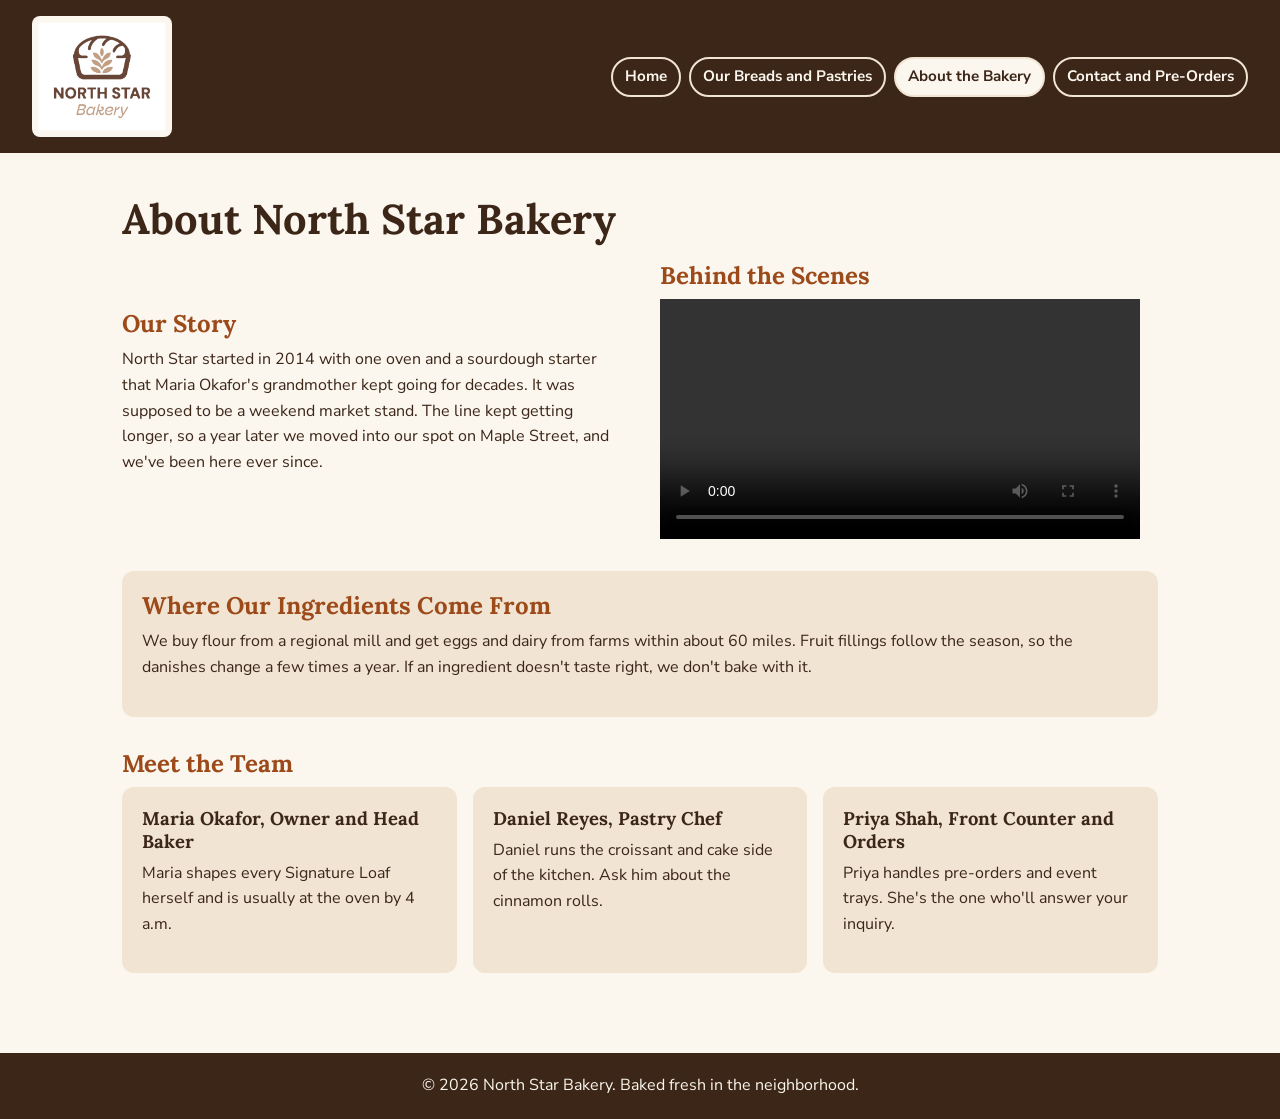
==== about.html @ 7b481bea "Add North Star Bakery site with responsive CSS (Touchstone 3)" ====
<!DOCTYPE html>
<html lang="en">
<head>
    <meta charset="UTF-8">
    <meta name="viewport" content="width=device-width, initial-scale=1.0">
    <title>North Star Bakery | About</title>
    <link rel="stylesheet" href="css/styles.css">
</head>
<body>
    <header>
        <img class="logo" src="images/bakery-logo_c.png" alt="North Star Bakery logo" width="200" height="171">
        <nav aria-label="Main navigation">
            <ul>
                <li><a href="index.html">Home</a></li>
                <li><a href="products.html">Our Breads and Pastries</a></li>
                <li><a href="about.html" aria-current="page">About the Bakery</a></li>
                <li><a href="contact.html">Contact and Pre-Orders</a></li>
            </ul>
        </nav>
    </header>

    <main>
        <h1>About North Star Bakery</h1>

        <div class="row">
            <section>
                <h2>Our Story</h2>
                <p>North Star started in 2014 with one oven and a sourdough starter that Maria Okafor's grandmother kept going for decades. It was supposed to be a weekend market stand. The line kept getting longer, so a year later we moved into our spot on Maple Street, and we've been here ever since.</p>
            </section>

            <section>
                <h2>Behind the Scenes</h2>
                <video controls width="480" height="270">
                    <source src="media/bakery-behind-scenes_c.mp4" type="video/mp4">
                    Your browser does not support the video player. This short video shows our bakers sliding fresh round loaves out of the deck oven with a wooden peel.
                </video>
            </section>
        </div>

        <section class="card">
            <h2>Where Our Ingredients Come From</h2>
            <p>We buy flour from a regional mill and get eggs and dairy from farms within about 60 miles. Fruit fillings follow the season, so the danishes change a few times a year. If an ingredient doesn't taste right, we don't bake with it.</p>
        </section>

        <section>
            <h2>Meet the Team</h2>
            <div class="team">
                <article class="card">
                    <h3>Maria Okafor, Owner and Head Baker</h3>
                    <p>Maria shapes every Signature Loaf herself and is usually at the oven by 4 a.m.</p>
                </article>
                <article class="card">
                    <h3>Daniel Reyes, Pastry Chef</h3>
                    <p>Daniel runs the croissant and cake side of the kitchen. Ask him about the cinnamon rolls.</p>
                </article>
                <article class="card">
                    <h3>Priya Shah, Front Counter and Orders</h3>
                    <p>Priya handles pre-orders and event trays. She's the one who'll answer your inquiry.</p>
                </article>
            </div>
        </section>
    </main>

    <footer>
        <p>&copy; 2026 North Star Bakery. Baked fresh in the neighborhood.</p>
    </footer>
</body>
</html>
---- css/styles.css ----
/* ==========================================================
   North Star Bakery - styles.css
   Mobile-first. Base styles target small screens, and the
   media queries at the bottom adjust the layout for wider ones.

   Palette (4 colors)
     Cream    #FBF6EE  page background
     Espresso #3B2618  body text, header, footer
     Crust    #9C4A1A  headings, links, buttons
     Wheat    #F1E4D3  cards, panels, borders

   Fonts (2 families)
     Lora (headings) and Nunito Sans (body text)
   ========================================================== */

/* ---------- Fonts (stored in the fonts folder) ---------- */
@font-face {
    font-family: "Lora";
    src: url("../fonts/lora-latin-700-normal.woff2") format("woff2");
    font-weight: 700;
    font-display: swap;
}

@font-face {
    font-family: "Nunito Sans";
    src: url("../fonts/nunito-sans-latin-400-normal.woff2") format("woff2");
    font-weight: 400;
    font-display: swap;
}

@font-face {
    font-family: "Nunito Sans";
    src: url("../fonts/nunito-sans-latin-700-normal.woff2") format("woff2");
    font-weight: 700;
    font-display: swap;
}

/* ---------- Base ---------- */
*,
*::before,
*::after {
    box-sizing: border-box;
}

body {
    margin: 0;
    background-color: #FBF6EE;
    color: #3B2618;
    font-family: "Nunito Sans", "Segoe UI", Arial, sans-serif;
    font-size: 1rem;
    line-height: 1.6;
}

img,
video {
    display: block;
    max-width: 100%;
    height: auto;
}

audio {
    width: 100%;
}

h1,
h2,
h3 {
    font-family: "Lora", Georgia, serif;
    font-weight: 700;
    line-height: 1.25;
    color: #9C4A1A;
    margin: 0 0 0.5rem;
}

h1 {
    font-size: 2rem;
    color: #3B2618;
}

h2 {
    font-size: 1.5rem;
}

h3 {
    font-size: 1.15rem;
    color: #3B2618;
}

p {
    margin: 0 0 1rem;
}

a {
    color: #9C4A1A;
    font-weight: 700;
}

a:hover,
a:focus {
    color: #3B2618;
}

a:focus-visible,
button:focus-visible,
input:focus-visible,
select:focus-visible,
textarea:focus-visible {
    outline: 3px solid #9C4A1A;
    outline-offset: 2px;
}

address {
    font-style: normal;
}

/* ---------- Header and navigation ---------- */
header {
    background-color: #3B2618;
    padding: 1rem;
    display: flex;
    flex-direction: column;
    align-items: center;
    gap: 0.75rem;
}

header .logo {
    width: 140px;
    background-color: #FBF6EE;
    border-radius: 8px;
    padding: 0.4rem;
}

/* Phones: links wrap into a 2 x 2 block so the menu doesn't push content off screen */
nav ul {
    list-style: none;
    margin: 0;
    padding: 0;
    display: flex;
    flex-wrap: wrap;
    gap: 0.5rem;
    width: 100%;
}

nav li {
    flex: 1 1 calc(50% - 0.5rem);
}

nav {
    width: 100%;
}

nav a {
    display: flex;
    align-items: center;
    justify-content: center;
    height: 100%;
    padding: 0.5rem 0.75rem;
    font-size: 0.95rem;
    line-height: 1.3;
    text-align: center;
    text-decoration: none;
    color: #FBF6EE;
    border: 2px solid #F1E4D3;
    border-radius: 999px;
}

nav a:hover,
nav a:focus {
    background-color: #F1E4D3;
    color: #3B2618;
}

nav a[aria-current="page"] {
    background-color: #FBF6EE;
    color: #3B2618;
}

/* ---------- Main layout ---------- */
main {
    max-width: 1100px;
    margin: 0 auto;
    padding: 1.5rem 1rem 2.5rem;
}

main > h1 {
    margin-bottom: 1rem;
}

section {
    margin-bottom: 2rem;
}

/* Reusable panel look for cards and info boxes */
.card {
    background-color: #F1E4D3;
    border-radius: 12px;
    padding: 1.25rem;
}

.price {
    display: inline-block;
    background-color: #FBF6EE;
    border-left: 4px solid #9C4A1A;
    padding: 0.25rem 0.75rem;
}

/* Rows that stack on phones and sit side by side on wider screens */
.row {
    display: flex;
    flex-direction: column;
    gap: 1.5rem;
}

.row {
    margin-bottom: 2rem;
}

.row > * {
    flex: 1;
}

.row > section {
    margin-bottom: 0;
}

.row img,
.row picture img {
    border-radius: 12px;
}

/* ---------- Home page ---------- */
.hero {
    background-color: #F1E4D3;
    border-radius: 12px;
    padding: 1.25rem;
}

.button {
    display: inline-block;
    background-color: #9C4A1A;
    color: #FBF6EE;
    text-decoration: none;
    padding: 0.7rem 1.4rem;
    border-radius: 999px;
}

.button:hover,
.button:focus {
    background-color: #3B2618;
    color: #FBF6EE;
}

/* ---------- Products page ---------- */
.card-grid {
    display: flex;
    flex-wrap: wrap;
    gap: 1.25rem;
}

.card-grid > .card {
    flex: 1 1 100%;
    margin-bottom: 0;
}

figure {
    margin: 1rem 0 0;
}

figure img {
    border-radius: 12px;
}

figcaption {
    font-size: 0.95rem;
    font-style: italic;
    margin-top: 0.5rem;
}

/* ---------- About page ---------- */
.team {
    display: flex;
    flex-direction: column;
    gap: 1rem;
}

.team article {
    flex: 1;
}

/* ---------- Contact page and form ---------- */
fieldset {
    border: 2px solid #F1E4D3;
    border-radius: 12px;
    padding: 1rem;
    margin: 0 0 1.25rem;
    background-color: #FBF6EE;
}

legend {
    font-family: "Lora", Georgia, serif;
    font-weight: 700;
    font-size: 1.1rem;
    color: #9C4A1A;
    padding: 0 0.4rem;
}

label {
    font-weight: 700;
}

input,
select,
textarea {
    width: 100%;
    font: inherit;
    color: #3B2618;
    background-color: #FFFFFF;
    border: 2px solid #3B2618;
    border-radius: 8px;
    padding: 0.6rem;
    margin-top: 0.25rem;
}

button[type="submit"] {
    font: inherit;
    font-weight: 700;
    width: 100%;
    background-color: #9C4A1A;
    color: #FBF6EE;
    border: none;
    border-radius: 999px;
    padding: 0.8rem 1.5rem;
    cursor: pointer;
}

button[type="submit"]:hover,
button[type="submit"]:focus {
    background-color: #3B2618;
}

.hours {
    list-style: none;
    padding: 0;
    margin: 0;
}

.hours li {
    padding: 0.4rem 0;
    border-bottom: 1px solid #FBF6EE;
}

/* ---------- Footer ---------- */
footer {
    background-color: #3B2618;
    color: #FBF6EE;
    text-align: center;
    padding: 1.25rem 1rem;
}

footer p {
    margin: 0;
}

/* ==========================================================
   Tablets and up (600px)
   ========================================================== */
@media (min-width: 600px) {
    nav ul {
        justify-content: center;
    }

    nav li {
        flex: 0 0 auto;
    }

    .card-grid > .card {
        flex: 1 1 calc(50% - 1.25rem);
    }

    .team {
        flex-direction: row;
    }

    button[type="submit"] {
        width: auto;
    }
}

/* ==========================================================
   Laptops and desktops (900px)
   ========================================================== */
@media (min-width: 900px) {
    header {
        flex-direction: row;
        justify-content: space-between;
        padding: 1rem 2rem;
    }

    nav {
        width: auto;
    }

    nav ul {
        justify-content: flex-end;
    }

    main {
        padding: 2.5rem 2rem 3rem;
    }

    h1 {
        font-size: 2.6rem;
    }

    .row {
        flex-direction: row;
        align-items: center;
        gap: 2.5rem;
    }

    .row.top {
        align-items: flex-start;
    }

    .hero {
        padding: 2rem;
    }

    /* The bread card spans the full row so its photo and figure fit side by side */
    .card-grid > .card-wide {
        flex-basis: 100%;
    }

    .contact-layout > .form-area {
        flex: 2;
    }
}
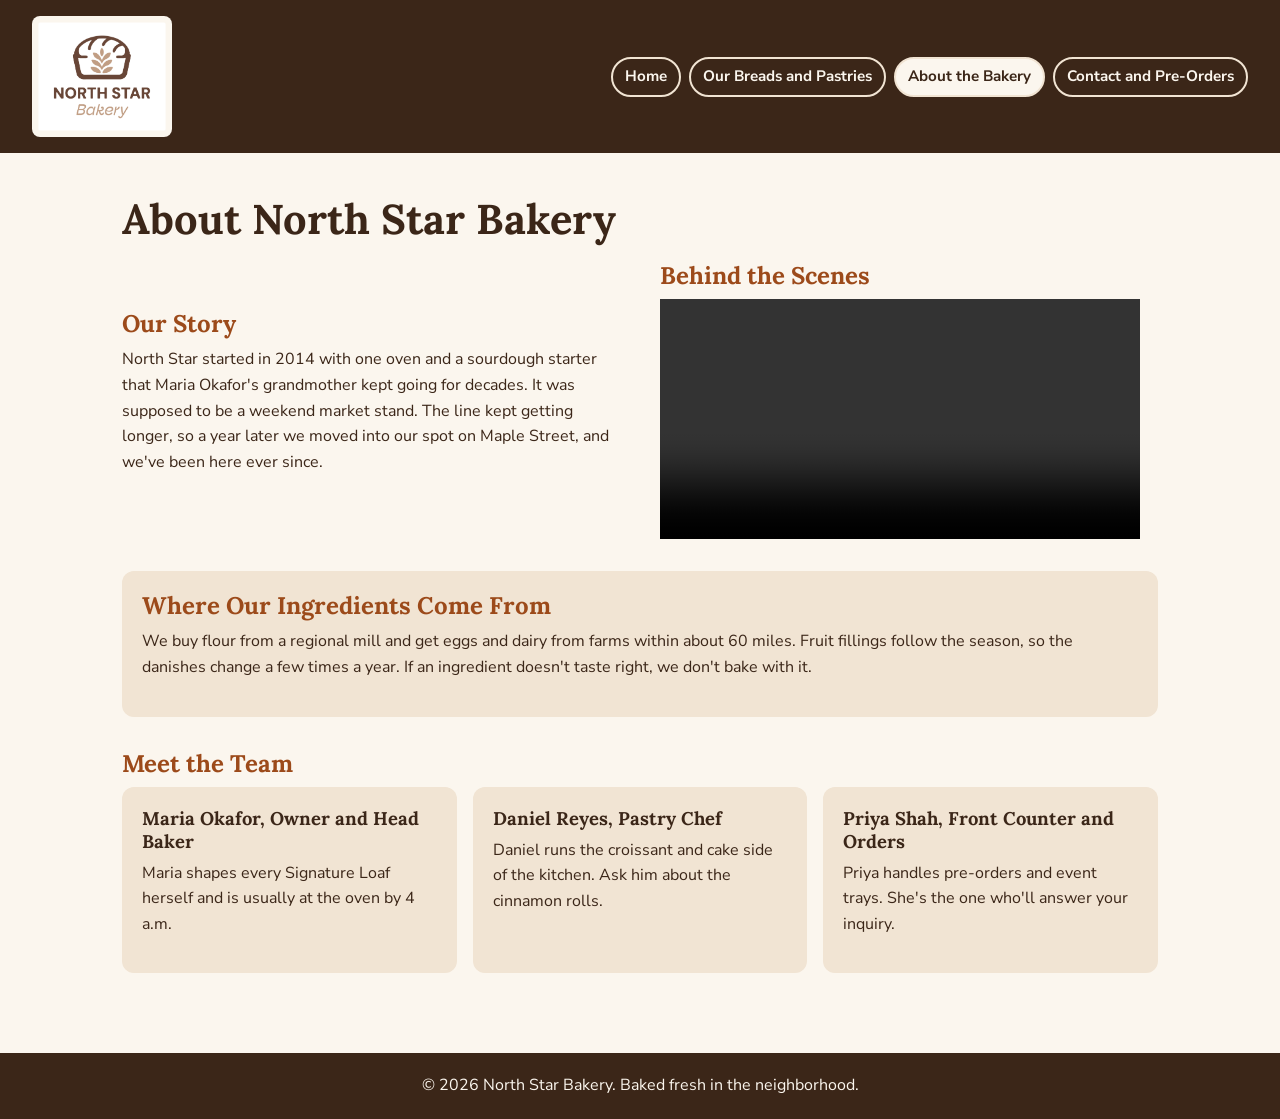
==== commit 6a5c5771: "Add pre-order list builder, form validation, and localStorage (Touchstone 4)" ====
--- a/about.html
+++ b/about.html
@@ -4,6 +4,7 @@
     <meta charset="UTF-8">
     <meta name="viewport" content="width=device-width, initial-scale=1.0">
     <title>North Star Bakery | About</title>
+    <link rel="icon" href="images/bakery-logo_c.png" type="image/png">
     <link rel="stylesheet" href="css/styles.css">
 </head>
 <body>
--- a/css/styles.css
+++ b/css/styles.css
@@ -361,6 +361,178 @@
     margin: 0;
 }
 
+/* ---------- Pre-order list builder (products page, Touchstone 4) ---------- */
+.preorder-builder {
+    margin-top: 2.5rem;
+}
+
+.filter-buttons {
+    display: flex;
+    flex-wrap: wrap;
+    gap: 0.5rem;
+    margin-bottom: 0.5rem;
+}
+
+.filter-button {
+    font: inherit;
+    font-weight: 700;
+    color: #3B2618;
+    background-color: #FBF6EE;
+    border: 2px solid #3B2618;
+    border-radius: 999px;
+    padding: 0.4rem 1rem;
+    cursor: pointer;
+}
+
+.filter-button:hover,
+.filter-button:focus {
+    background-color: #F1E4D3;
+}
+
+.filter-button[aria-pressed="true"] {
+    background-color: #3B2618;
+    color: #FBF6EE;
+}
+
+.menu-count {
+    font-size: 0.9rem;
+    margin-bottom: 0.5rem;
+}
+
+.menu-items,
+.my-list {
+    list-style: none;
+    margin: 0;
+    padding: 0;
+}
+
+.menu-item {
+    display: flex;
+    justify-content: space-between;
+    align-items: center;
+    gap: 1rem;
+    padding: 0.75rem 0;
+    border-bottom: 1px solid #F1E4D3;
+}
+
+.add-button,
+.qty-button {
+    font: inherit;
+    font-weight: 700;
+    background-color: #9C4A1A;
+    color: #FBF6EE;
+    border: none;
+    border-radius: 999px;
+    cursor: pointer;
+}
+
+.add-button {
+    padding: 0.45rem 1.2rem;
+}
+
+.qty-button {
+    width: 2rem;
+    height: 2rem;
+    line-height: 1;
+}
+
+.add-button:hover,
+.add-button:focus,
+.qty-button:hover,
+.qty-button:focus {
+    background-color: #3B2618;
+}
+
+.list-item {
+    display: flex;
+    flex-wrap: wrap;
+    align-items: center;
+    gap: 0.5rem;
+    padding: 0.6rem 0;
+    border-bottom: 1px solid #FBF6EE;
+}
+
+.list-item-name {
+    flex: 1 1 100%;
+    font-weight: 700;
+}
+
+.qty-controls {
+    display: flex;
+    align-items: center;
+    gap: 0.5rem;
+}
+
+.qty {
+    min-width: 1.5rem;
+    text-align: center;
+}
+
+.list-item-price {
+    margin-left: auto;
+}
+
+.list-total {
+    font-size: 1.15rem;
+    margin: 1rem 0 0.25rem;
+}
+
+.list-note {
+    font-size: 0.9rem;
+}
+
+.text-button {
+    font: inherit;
+    background: none;
+    border: none;
+    color: #9C4A1A;
+    text-decoration: underline;
+    cursor: pointer;
+    margin-left: 0.75rem;
+}
+
+.visually-hidden {
+    position: absolute;
+    width: 1px;
+    height: 1px;
+    overflow: hidden;
+    clip: rect(0 0 0 0);
+    white-space: nowrap;
+}
+
+/* ---------- Form feedback (contact page, Touchstone 4) ---------- */
+/* #A61B1B is only used for error states so it stands out from the brand colors. */
+.error-message {
+    display: block;
+    color: #A61B1B;
+    font-weight: 700;
+    font-size: 0.95rem;
+    margin-top: 0.3rem;
+}
+
+.error-message:empty {
+    display: none;
+}
+
+input.is-invalid,
+select.is-invalid,
+textarea.is-invalid {
+    border-color: #A61B1B;
+    background-color: #FFF4F2;
+}
+
+.form-confirmation,
+.prefill-note {
+    background-color: #F1E4D3;
+    border-left: 6px solid #9C4A1A;
+    border-radius: 8px;
+    padding: 0.9rem 1rem;
+}
+
+.form-confirmation {
+    font-weight: 700;
+}
+
 /* ==========================================================
    Tablets and up (600px)
    ========================================================== */
@@ -431,7 +603,13 @@
         flex-basis: 100%;
     }
 
-    .contact-layout > .form-area {
+    .contact-layout > .form-area,
+    .builder-layout > div {
         flex: 2;
     }
-}
+
+    .my-list-panel {
+        position: sticky;
+        top: 1rem;
+    }
+}
